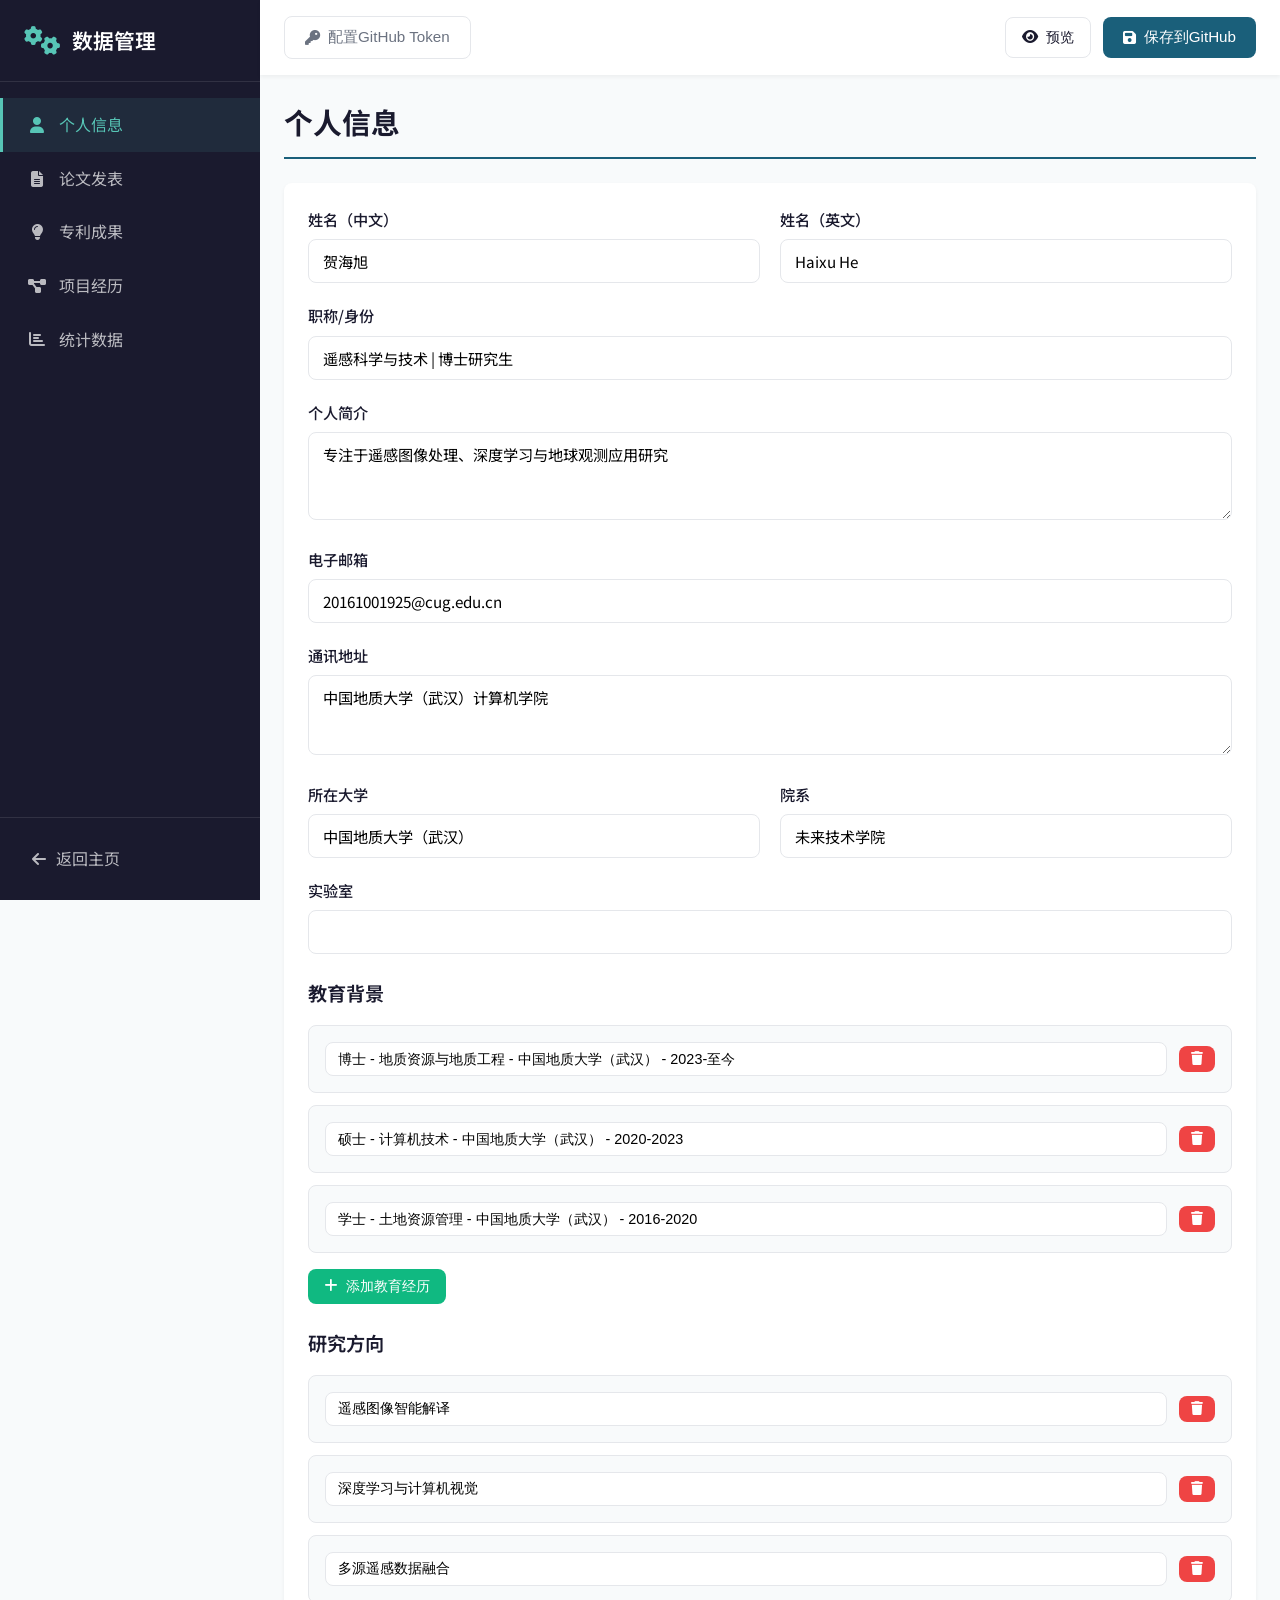
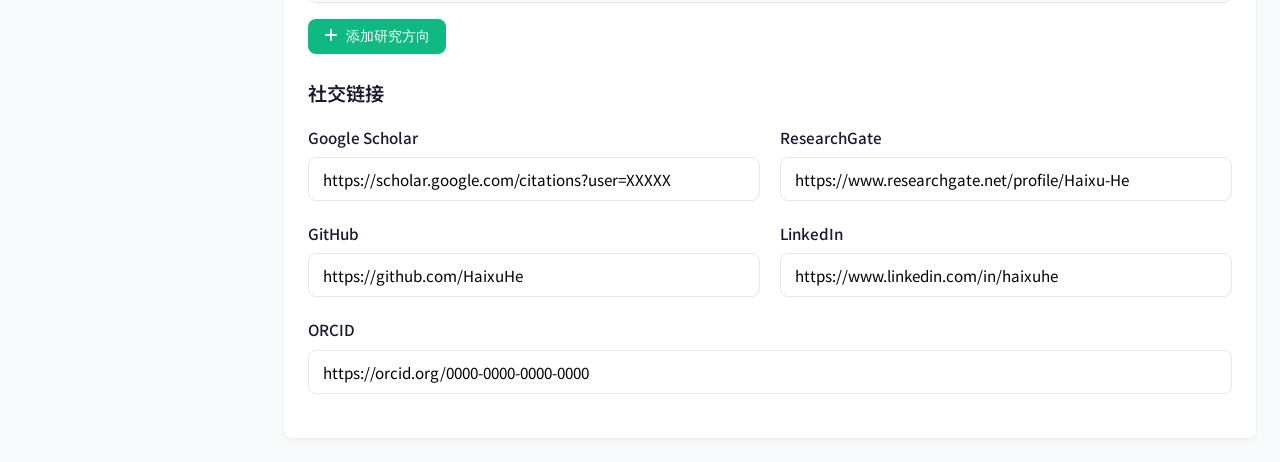
==== admin.html @ ea457d44 "Add files via upload" ====
<!DOCTYPE html>
<html lang="zh-CN">
<head>
    <meta charset="UTF-8">
    <meta name="viewport" content="width=device-width, initial-scale=1.0">
    <title>数据管理 - 个人主页后台</title>
    <link rel="stylesheet" href="admin-style.css">
    <link href="https://fonts.googleapis.com/css2?family=Noto+Sans+SC:wght@300;400;500;700&display=swap" rel="stylesheet">
    <link rel="stylesheet" href="https://cdnjs.cloudflare.com/ajax/libs/font-awesome/6.4.0/css/all.min.css">
</head>
<body>
    <div class="admin-container">
        <aside class="sidebar">
            <div class="sidebar-header">
                <i class="fas fa-cogs"></i>
                <h2>数据管理</h2>
            </div>
            <nav class="sidebar-nav">
                <a href="#profile" class="nav-item active" data-section="profile">
                    <i class="fas fa-user"></i>
                    <span>个人信息</span>
                </a>
                <a href="#publications" class="nav-item" data-section="publications">
                    <i class="fas fa-file-alt"></i>
                    <span>论文发表</span>
                </a>
                <a href="#patents" class="nav-item" data-section="patents">
                    <i class="fas fa-lightbulb"></i>
                    <span>专利成果</span>
                </a>
                <a href="#projects" class="nav-item" data-section="projects">
                    <i class="fas fa-project-diagram"></i>
                    <span>项目经历</span>
                </a>
                <a href="#stats" class="nav-item" data-section="stats">
                    <i class="fas fa-chart-bar"></i>
                    <span>统计数据</span>
                </a>
            </nav>
            <div class="sidebar-footer">
                <a href="index.html" class="back-link">
                    <i class="fas fa-arrow-left"></i>
                    <span>返回主页</span>
                </a>
            </div>
        </aside>

        <main class="main-content">
            <div class="top-bar">
                <div class="github-config">
                    <button class="btn btn-config" id="configBtn">
                        <i class="fas fa-key"></i>
                        配置GitHub Token
                    </button>
                </div>
                <div class="actions">
                    <button class="btn btn-secondary" id="previewBtn">
                        <i class="fas fa-eye"></i>
                        预览
                    </button>
                    <button class="btn btn-primary" id="saveBtn">
                        <i class="fas fa-save"></i>
                        保存到GitHub
                    </button>
                </div>
            </div>

            <div class="content-area">
                <section id="profile" class="section active">
                    <h2 class="section-title">个人信息</h2>
                    <form id="profileForm" class="form">
                        <div class="form-row">
                            <div class="form-group">
                                <label for="name">姓名（中文）</label>
                                <input type="text" id="name" name="name" required>
                            </div>
                            <div class="form-group">
                                <label for="nameEn">姓名（英文）</label>
                                <input type="text" id="nameEn" name="nameEn" required>
                            </div>
                        </div>
                        <div class="form-group">
                            <label for="title">职称/身份</label>
                            <input type="text" id="title" name="title" required>
                        </div>
                        <div class="form-group">
                            <label for="description">个人简介</label>
                            <textarea id="description" name="description" rows="3"></textarea>
                        </div>
                        <div class="form-group">
                            <label for="email">电子邮箱</label>
                            <input type="email" id="email" name="email">
                        </div>
                        <div class="form-group">
                            <label for="address">通讯地址</label>
                            <textarea id="address" name="address" rows="2"></textarea>
                        </div>
                        <div class="form-row">
                            <div class="form-group">
                                <label for="university">所在大学</label>
                                <input type="text" id="university" name="university">
                            </div>
                            <div class="form-group">
                                <label for="department">院系</label>
                                <input type="text" id="department" name="department">
                            </div>
                        </div>
                        <div class="form-group">
                            <label for="lab">实验室</label>
                            <input type="text" id="lab" name="lab">
                        </div>
                        <h3 class="subsection-title">教育背景</h3>
                        <div id="educationList" class="dynamic-list"></div>
                        <button type="button" class="btn btn-add" onclick="addEducation()">
                            <i class="fas fa-plus"></i> 添加教育经历
                        </button>
                        <h3 class="subsection-title">研究方向</h3>
                        <div id="researchList" class="dynamic-list"></div>
                        <button type="button" class="btn btn-add" onclick="addResearch()">
                            <i class="fas fa-plus"></i> 添加研究方向
                        </button>
                        <h3 class="subsection-title">社交链接</h3>
                        <div class="form-row">
                            <div class="form-group">
                                <label for="googleScholar">Google Scholar</label>
                                <input type="url" id="googleScholar" name="googleScholar">
                            </div>
                            <div class="form-group">
                                <label for="researchGate">ResearchGate</label>
                                <input type="url" id="researchGate" name="researchGate">
                            </div>
                        </div>
                        <div class="form-row">
                            <div class="form-group">
                                <label for="github">GitHub</label>
                                <input type="url" id="github" name="github">
                            </div>
                            <div class="form-group">
                                <label for="linkedin">LinkedIn</label>
                                <input type="url" id="linkedin" name="linkedin">
                            </div>
                        </div>
                        <div class="form-group">
                            <label for="orcid">ORCID</label>
                            <input type="url" id="orcid" name="orcid">
                        </div>
                    </form>
                </section>

                <section id="publications" class="section">
                    <h2 class="section-title">论文发表</h2>
                    <div class="section-actions">
                        <button class="btn btn-add" onclick="addPublication()">
                            <i class="fas fa-plus"></i> 添加论文
                        </button>
                        <button class="btn btn-secondary" onclick="updateCitations()">
                            <i class="fas fa-sync-alt"></i> 更新引用量
                        </button>
                    </div>
                    <div id="publicationsList" class="items-list"></div>
                </section>

                <section id="patents" class="section">
                    <h2 class="section-title">专利成果</h2>
                    <div class="section-actions">
                        <button class="btn btn-add" onclick="addPatent()">
                            <i class="fas fa-plus"></i> 添加专利
                        </button>
                    </div>
                    <div id="patentsList" class="items-list"></div>
                </section>

                <section id="projects" class="section">
                    <h2 class="section-title">项目经历</h2>
                    <div class="section-actions">
                        <button class="btn btn-add" onclick="addProject()">
                            <i class="fas fa-plus"></i> 添加项目
                        </button>
                    </div>
                    <div id="projectsList" class="items-list"></div>
                </section>

                <section id="stats" class="section">
                    <h2 class="section-title">统计数据</h2>
                    <div class="alert alert-info" style="margin-bottom: 20px;">
                        <i class="fas fa-info-circle"></i>
                        <div>
                            <p><strong>自动统计说明：</strong></p>
                            <p>• 发表论文数、授权专利数、参与项目数会根据实际数据自动计算</p>
                            <p>• 仅需手动更新论文引用数</p>
                        </div>
                    </div>
                    <form id="statsForm" class="form">
                        <div class="form-row">
                            <div class="form-group">
                                <label>发表论文数</label>
                                <input type="text" id="pubCountDisplay" disabled style="background: #f3f4f6; cursor: not-allowed;">
                                <small style="color: #6b7280; font-size: 0.85rem; margin-top: 4px; display: block;">自动统计</small>
                            </div>
                            <div class="form-group">
                                <label>授权专利数</label>
                                <input type="text" id="patentCountDisplay" disabled style="background: #f3f4f6; cursor: not-allowed;">
                                <small style="color: #6b7280; font-size: 0.85rem; margin-top: 4px; display: block;">自动统计</small>
                            </div>
                        </div>
                        <div class="form-row">
                            <div class="form-group">
                                <label>参与项目数</label>
                                <input type="text" id="projectCountDisplay" disabled style="background: #f3f4f6; cursor: not-allowed;">
                                <small style="color: #6b7280; font-size: 0.85rem; margin-top: 4px; display: block;">自动统计</small>
                            </div>
                            <div class="form-group">
                                <label for="citationCount">论文引用数 *</label>
                                <input type="number" id="citationCount" name="citations" min="0" required>
                                <small style="color: #6b7280; font-size: 0.85rem; margin-top: 4px; display: block;">手动更新</small>
                            </div>
                        </div>
                    </form>
                </section>
            </div>
        </main>
    </div>

    <div id="configModal" class="modal">
        <div class="modal-content">
            <div class="modal-header">
                <h3>配置GitHub Token</h3>
                <button class="modal-close" onclick="closeModal('configModal')">
                    <i class="fas fa-times"></i>
                </button>
            </div>
            <div class="modal-body">
                <div class="alert alert-info">
                    <i class="fas fa-info-circle"></i>
                    <div>
                        <p><strong>如何获取GitHub Token：</strong></p>
                        <ol>
                            <li>访问 GitHub Settings → Developer settings → Personal access tokens → Tokens (classic)</li>
                            <li>点击 "Generate new token (classic)"</li>
                            <li>勾选 <strong>repo</strong> 权限（必须勾选此项）</li>
                            <li>生成并复制Token</li>
                        </ol>
                    </div>
                </div>
                <div class="form-group">
                    <label for="githubToken">GitHub Personal Access Token *</label>
                    <input type="password" id="githubToken" placeholder="ghp_xxxxxxxxxxxx" required>
                </div>
                <div class="form-group">
                    <label for="githubRepo">仓库名称 *</label>
                    <input type="text" id="githubRepo" placeholder="HaixuHe.github.io 或 用户名/仓库名" value="HaixuHe.github.io" required>
                    <small style="color: #6b7280; font-size: 0.85rem; margin-top: 4px; display: block;">
                        可以只输入仓库名（如 HaixuHe.github.io），系统会自动获取你的用户名<br>
                        或输入完整格式：用户名/仓库名（如 HaixuHe/HaixuHe.github.io）
                    </small>
                </div>
                <div class="form-group">
                    <label for="githubBranch">分支 *</label>
                    <input type="text" id="githubBranch" placeholder="main" value="main" required>
                </div>
            </div>
            <div class="modal-footer">
                <button class="btn btn-secondary" onclick="closeModal('configModal')">取消</button>
                <button class="btn btn-secondary" onclick="testConnection()">
                    <i class="fas fa-plug"></i> 测试连接
                </button>
                <button class="btn btn-primary" onclick="saveConfig()">保存配置</button>
            </div>
        </div>
    </div>

    <div id="previewModal" class="modal">
        <div class="modal-content modal-large">
            <div class="modal-header">
                <h3>数据预览</h3>
                <button class="modal-close" onclick="closeModal('previewModal')">
                    <i class="fas fa-times"></i>
                </button>
            </div>
            <div class="modal-body">
                <pre id="previewContent"></pre>
            </div>
            <div class="modal-footer">
                <button class="btn btn-secondary" onclick="closeModal('previewModal')">关闭</button>
                <button class="btn btn-primary" onclick="copyToClipboard()">
                    <i class="fas fa-copy"></i> 复制到剪贴板
                </button>
            </div>
        </div>
    </div>

    <div id="loadingOverlay" class="loading-overlay">
        <div class="loading-spinner">
            <i class="fas fa-spinner fa-spin"></i>
            <p>正在保存...</p>
        </div>
    </div>

    <div id="toast" class="toast"></div>

    <script src="admin-script.js"></script>
</body>
</html>
---- admin-style.css ----
:root {
    --primary-color: #1a5f7a;
    --primary-dark: #134b61;
    --primary-light: #2d8eb0;
    --secondary-color: #57c5b6;
    --accent-color: #159895;
    --text-dark: #1a1a2e;
    --text-light: #4a4a68;
    --text-muted: #6b7280;
    --bg-light: #f8fafb;
    --bg-white: #ffffff;
    --bg-sidebar: #1a1a2e;
    --border-color: #e5e7eb;
    --success-color: #10b981;
    --warning-color: #f59e0b;
    --error-color: #ef4444;
    --info-color: #3b82f6;
    --shadow-sm: 0 2px 4px rgba(0, 0, 0, 0.05);
    --shadow-md: 0 4px 12px rgba(0, 0, 0, 0.08);
    --shadow-lg: 0 8px 24px rgba(0, 0, 0, 0.12);
    --border-radius: 8px;
    --transition: all 0.3s ease;
}

* {
    margin: 0;
    padding: 0;
    box-sizing: border-box;
}

body {
    font-family: 'Noto Sans SC', -apple-system, BlinkMacSystemFont, sans-serif;
    line-height: 1.6;
    color: var(--text-dark);
    background: var(--bg-light);
}

.admin-container {
    display: flex;
    min-height: 100vh;
}

.sidebar {
    width: 260px;
    background: var(--bg-sidebar);
    color: white;
    display: flex;
    flex-direction: column;
    position: fixed;
    height: 100vh;
    overflow-y: auto;
}

.sidebar-header {
    padding: 24px;
    border-bottom: 1px solid rgba(255, 255, 255, 0.1);
    display: flex;
    align-items: center;
    gap: 12px;
}

.sidebar-header i {
    font-size: 1.8rem;
    color: var(--secondary-color);
}

.sidebar-header h2 {
    font-size: 1.3rem;
    font-weight: 600;
}

.sidebar-nav {
    flex: 1;
    padding: 16px 0;
}

.nav-item {
    display: flex;
    align-items: center;
    gap: 12px;
    padding: 14px 24px;
    color: rgba(255, 255, 255, 0.7);
    text-decoration: none;
    transition: var(--transition);
    border-left: 3px solid transparent;
}

.nav-item:hover {
    background: rgba(255, 255, 255, 0.05);
    color: white;
}

.nav-item.active {
    background: rgba(87, 197, 182, 0.1);
    color: var(--secondary-color);
    border-left-color: var(--secondary-color);
}

.nav-item i {
    width: 20px;
    text-align: center;
}

.sidebar-footer {
    padding: 16px;
    border-top: 1px solid rgba(255, 255, 255, 0.1);
}

.back-link {
    display: flex;
    align-items: center;
    gap: 10px;
    padding: 12px 16px;
    color: rgba(255, 255, 255, 0.7);
    text-decoration: none;
    border-radius: var(--border-radius);
    transition: var(--transition);
}

.back-link:hover {
    background: rgba(255, 255, 255, 0.05);
    color: white;
}

.main-content {
    flex: 1;
    margin-left: 260px;
    display: flex;
    flex-direction: column;
}

.top-bar {
    background: white;
    padding: 16px 24px;
    display: flex;
    justify-content: space-between;
    align-items: center;
    box-shadow: var(--shadow-sm);
    position: sticky;
    top: 0;
    z-index: 100;
}

.actions {
    display: flex;
    gap: 12px;
}

.btn {
    display: inline-flex;
    align-items: center;
    gap: 8px;
    padding: 10px 20px;
    border-radius: var(--border-radius);
    font-size: 0.95rem;
    font-weight: 500;
    text-decoration: none;
    border: none;
    cursor: pointer;
    transition: var(--transition);
}

.btn-primary {
    background: var(--primary-color);
    color: white;
}

.btn-primary:hover {
    background: var(--primary-dark);
    transform: translateY(-1px);
}

.btn-secondary {
    background: white;
    color: var(--text-dark);
    border: 1px solid var(--border-color);
}

.btn-secondary:hover {
    background: var(--bg-light);
}

.btn-config {
    background: transparent;
    color: var(--text-muted);
    border: 1px solid var(--border-color);
}

.btn-config:hover {
    color: var(--primary-color);
    border-color: var(--primary-color);
}

.btn-add {
    background: var(--success-color);
    color: white;
    padding: 8px 16px;
    font-size: 0.9rem;
}

.btn-add:hover {
    background: #059669;
}

.btn-delete {
    background: var(--error-color);
    color: white;
    padding: 6px 12px;
    font-size: 0.85rem;
}

.btn-delete:hover {
    background: #dc2626;
}

.btn-edit {
    background: var(--info-color);
    color: white;
    padding: 6px 12px;
    font-size: 0.85rem;
}

.btn-edit:hover {
    background: #2563eb;
}

.btn-secondary {
    background: white;
    color: var(--text-dark);
    border: 1px solid var(--border-color);
    padding: 8px 16px;
    font-size: 0.9rem;
}

.btn-secondary:hover {
    background: var(--bg-light);
    border-color: var(--primary-color);
    color: var(--primary-color);
}

.content-area {
    flex: 1;
    padding: 24px;
    overflow-y: auto;
}

.section {
    display: none;
    animation: fadeIn 0.3s ease;
}

.section.active {
    display: block;
}

@keyframes fadeIn {
    from {
        opacity: 0;
        transform: translateY(10px);
    }
    to {
        opacity: 1;
        transform: translateY(0);
    }
}

.section-title {
    font-size: 1.8rem;
    font-weight: 700;
    color: var(--text-dark);
    margin-bottom: 24px;
    padding-bottom: 12px;
    border-bottom: 2px solid var(--primary-color);
}

.subsection-title {
    font-size: 1.2rem;
    font-weight: 600;
    color: var(--text-dark);
    margin: 24px 0 16px;
}

.section-actions {
    margin-bottom: 20px;
}

.form {
    background: white;
    padding: 24px;
    border-radius: var(--border-radius);
    box-shadow: var(--shadow-sm);
}

.form-row {
    display: grid;
    grid-template-columns: 1fr 1fr;
    gap: 20px;
}

.form-group {
    margin-bottom: 20px;
}

.form-group label {
    display: block;
    font-weight: 500;
    color: var(--text-dark);
    margin-bottom: 8px;
    font-size: 0.95rem;
}

.form-group input,
.form-group textarea,
.form-group select {
    width: 100%;
    padding: 10px 14px;
    border: 1px solid var(--border-color);
    border-radius: var(--border-radius);
    font-size: 0.95rem;
    font-family: inherit;
    transition: var(--transition);
}

.form-group input:focus,
.form-group textarea:focus,
.form-group select:focus {
    outline: none;
    border-color: var(--primary-color);
    box-shadow: 0 0 0 3px rgba(26, 95, 122, 0.1);
}

.form-group textarea {
    resize: vertical;
    min-height: 80px;
}

.dynamic-list {
    display: flex;
    flex-direction: column;
    gap: 12px;
    margin-bottom: 16px;
}

.dynamic-item {
    background: var(--bg-light);
    padding: 16px;
    border-radius: var(--border-radius);
    border: 1px solid var(--border-color);
    display: flex;
    justify-content: space-between;
    align-items: center;
    gap: 12px;
}

.dynamic-item-content {
    flex: 1;
}

.dynamic-item-content input {
    width: 100%;
    padding: 8px 12px;
    border: 1px solid var(--border-color);
    border-radius: var(--border-radius);
    font-size: 0.9rem;
}

.dynamic-item-content input:focus {
    outline: none;
    border-color: var(--primary-color);
}

.items-list {
    display: flex;
    flex-direction: column;
    gap: 16px;
}

.item-card {
    background: white;
    border-radius: var(--border-radius);
    box-shadow: var(--shadow-sm);
    overflow: hidden;
    border: 1px solid var(--border-color);
}

.item-header {
    background: var(--bg-light);
    padding: 16px 20px;
    display: flex;
    justify-content: space-between;
    align-items: center;
    border-bottom: 1px solid var(--border-color);
}

.item-title {
    font-weight: 600;
    color: var(--text-dark);
    font-size: 1.05rem;
}

.item-actions {
    display: flex;
    gap: 8px;
}

.item-body {
    padding: 20px;
}

.item-form-row {
    display: grid;
    grid-template-columns: 1fr 1fr;
    gap: 16px;
    margin-bottom: 16px;
}

.item-form-group {
    margin-bottom: 16px;
}

.item-form-group label {
    display: block;
    font-weight: 500;
    color: var(--text-dark);
    margin-bottom: 6px;
    font-size: 0.9rem;
}

.item-form-group input,
.item-form-group textarea,
.item-form-group select {
    width: 100%;
    padding: 8px 12px;
    border: 1px solid var(--border-color);
    border-radius: var(--border-radius);
    font-size: 0.9rem;
    font-family: inherit;
}

.item-form-group textarea {
    resize: vertical;
    min-height: 60px;
}

.authors-list {
    display: flex;
    flex-wrap: wrap;
    gap: 8px;
    margin-top: 8px;
}

.author-tag {
    display: inline-flex;
    align-items: center;
    gap: 6px;
    padding: 4px 10px;
    background: var(--bg-light);
    border-radius: 20px;
    font-size: 0.85rem;
}

.author-tag button {
    background: none;
    border: none;
    color: var(--text-muted);
    cursor: pointer;
    padding: 0;
    font-size: 0.9rem;
}

.author-tag button:hover {
    color: var(--error-color);
}

.tags-list {
    display: flex;
    flex-wrap: wrap;
    gap: 8px;
    margin-top: 8px;
}

.tag-item {
    display: inline-flex;
    align-items: center;
    gap: 6px;
    padding: 4px 10px;
    background: rgba(26, 95, 122, 0.1);
    color: var(--primary-color);
    border-radius: 20px;
    font-size: 0.85rem;
}

.tag-item button {
    background: none;
    border: none;
    color: var(--primary-color);
    cursor: pointer;
    padding: 0;
    font-size: 0.9rem;
}

.tag-item button:hover {
    color: var(--error-color);
}

.modal {
    display: none;
    position: fixed;
    top: 0;
    left: 0;
    right: 0;
    bottom: 0;
    background: rgba(0, 0, 0, 0.5);
    z-index: 1000;
    align-items: center;
    justify-content: center;
    animation: fadeIn 0.2s ease;
}

.modal.active {
    display: flex;
}

.modal-content {
    background: white;
    border-radius: var(--border-radius);
    max-width: 500px;
    width: 90%;
    max-height: 90vh;
    overflow-y: auto;
    box-shadow: var(--shadow-lg);
}

.modal-large {
    max-width: 800px;
}

.modal-header {
    padding: 20px 24px;
    border-bottom: 1px solid var(--border-color);
    display: flex;
    justify-content: space-between;
    align-items: center;
}

.modal-header h3 {
    font-size: 1.3rem;
    font-weight: 600;
}

.modal-close {
    background: none;
    border: none;
    font-size: 1.5rem;
    color: var(--text-muted);
    cursor: pointer;
    padding: 0;
    width: 32px;
    height: 32px;
    display: flex;
    align-items: center;
    justify-content: center;
    border-radius: 50%;
    transition: var(--transition);
}

.modal-close:hover {
    background: var(--bg-light);
    color: var(--text-dark);
}

.modal-body {
    padding: 24px;
}

.modal-footer {
    padding: 16px 24px;
    border-top: 1px solid var(--border-color);
    display: flex;
    justify-content: flex-end;
    gap: 12px;
}

.alert {
    padding: 16px;
    border-radius: var(--border-radius);
    margin-bottom: 20px;
    display: flex;
    gap: 12px;
}

.alert i {
    font-size: 1.2rem;
    margin-top: 2px;
}

.alert-info {
    background: rgba(59, 130, 246, 0.1);
    color: var(--info-color);
    border-left: 4px solid var(--info-color);
}

.alert-info ol {
    margin: 8px 0 0 20px;
    font-size: 0.9rem;
    line-height: 1.8;
}

.loading-overlay {
    display: none;
    position: fixed;
    top: 0;
    left: 0;
    right: 0;
    bottom: 0;
    background: rgba(255, 255, 255, 0.9);
    z-index: 2000;
    align-items: center;
    justify-content: center;
}

.loading-overlay.active {
    display: flex;
}

.loading-spinner {
    text-align: center;
}

.loading-spinner i {
    font-size: 3rem;
    color: var(--primary-color);
    margin-bottom: 16px;
}

.loading-spinner p {
    font-size: 1.1rem;
    color: var(--text-dark);
}

.toast {
    position: fixed;
    bottom: 24px;
    right: 24px;
    padding: 14px 20px;
    background: var(--text-dark);
    color: white;
    border-radius: var(--border-radius);
    box-shadow: var(--shadow-lg);
    z-index: 3000;
    opacity: 0;
    transform: translateY(20px);
    transition: var(--transition);
}

.toast.show {
    opacity: 1;
    transform: translateY(0);
}

.toast.success {
    background: var(--success-color);
}

.toast.error {
    background: var(--error-color);
}

.toast.info {
    background: var(--info-color);
}

pre {
    background: var(--bg-sidebar);
    color: #e5e7eb;
    padding: 20px;
    border-radius: var(--border-radius);
    overflow-x: auto;
    font-size: 0.85rem;
    line-height: 1.6;
}

@media (max-width: 768px) {
    .sidebar {
        width: 60px;
        overflow: visible;
    }
    
    .sidebar-header h2,
    .nav-item span,
    .back-link span {
        display: none;
    }
    
    .sidebar-header {
        justify-content: center;
        padding: 20px 0;
    }
    
    .nav-item {
        justify-content: center;
        padding: 14px;
    }
    
    .back-link {
        justify-content: center;
        padding: 12px;
    }
    
    .main-content {
        margin-left: 60px;
    }
    
    .form-row,
    .item-form-row {
        grid-template-columns: 1fr;
    }
    
    .top-bar {
        flex-direction: column;
        gap: 12px;
        align-items: stretch;
    }
    
    .actions {
        justify-content: space-between;
    }
}
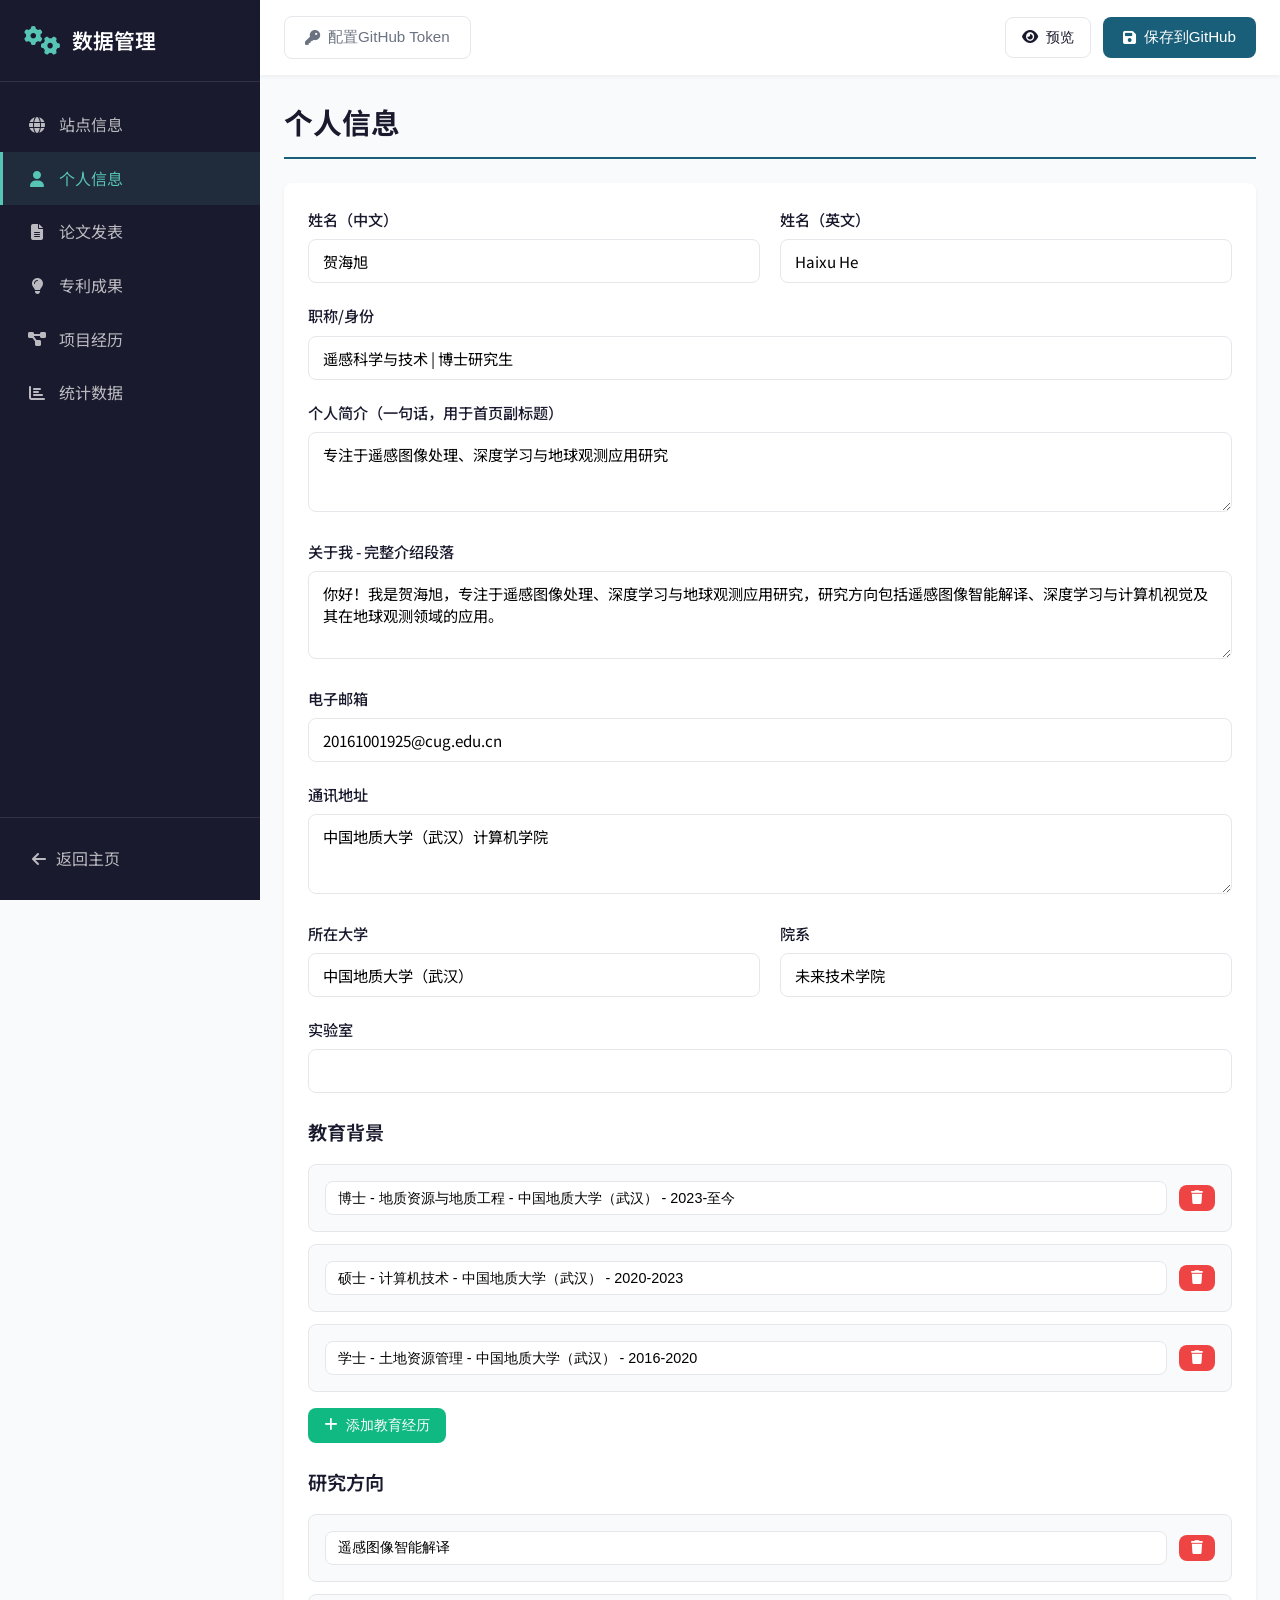
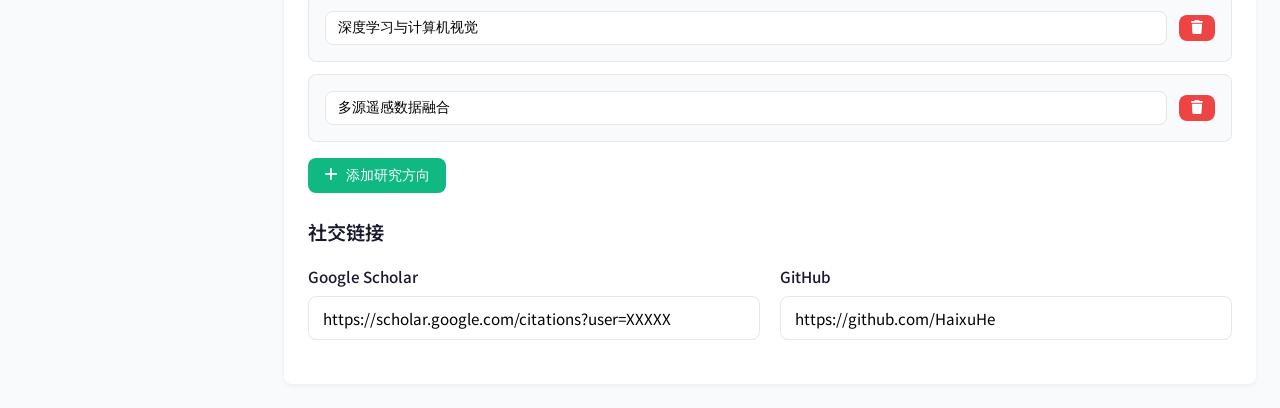
==== commit 73a10821: "change code" ====
--- a/admin.html
+++ b/admin.html
@@ -4,6 +4,7 @@
     <meta charset="UTF-8">
     <meta name="viewport" content="width=device-width, initial-scale=1.0">
     <title>数据管理 - 个人主页后台</title>
+    <link rel="icon" type="image/svg+xml" href="favicon.svg">
     <link rel="stylesheet" href="admin-style.css">
     <link href="https://fonts.googleapis.com/css2?family=Noto+Sans+SC:wght@300;400;500;700&display=swap" rel="stylesheet">
     <link rel="stylesheet" href="https://cdnjs.cloudflare.com/ajax/libs/font-awesome/6.4.0/css/all.min.css">
@@ -16,6 +17,10 @@
                 <h2>数据管理</h2>
             </div>
             <nav class="sidebar-nav">
+                <a href="#site" class="nav-item" data-section="site">
+                    <i class="fas fa-globe"></i>
+                    <span>站点信息</span>
+                </a>
                 <a href="#profile" class="nav-item active" data-section="profile">
                     <i class="fas fa-user"></i>
                     <span>个人信息</span>
@@ -66,6 +71,20 @@
             </div>
 
             <div class="content-area">
+                <section id="site" class="section">
+                    <h2 class="section-title">站点信息</h2>
+                    <form id="siteForm" class="form">
+                        <div class="form-group">
+                            <label for="siteTitle">网页标题（浏览器标签页）</label>
+                            <input type="text" id="siteTitle" name="siteTitle" placeholder="贺海旭 | 遥感博士">
+                        </div>
+                        <div class="form-group">
+                            <label for="siteDescription">SEO 描述（meta description）</label>
+                            <textarea id="siteDescription" name="siteDescription" rows="2" placeholder="遥感博士个人主页 - 研究领域、论文发表、专利与项目介绍"></textarea>
+                        </div>
+                    </form>
+                </section>
+
                 <section id="profile" class="section active">
                     <h2 class="section-title">个人信息</h2>
                     <form id="profileForm" class="form">
@@ -84,8 +103,12 @@
                             <input type="text" id="title" name="title" required>
                         </div>
                         <div class="form-group">
-                            <label for="description">个人简介</label>
-                            <textarea id="description" name="description" rows="3"></textarea>
+                            <label for="description">个人简介（一句话，用于首页副标题）</label>
+                            <textarea id="description" name="description" rows="2"></textarea>
+                        </div>
+                        <div class="form-group">
+                            <label for="aboutIntroField">关于我 - 完整介绍段落</label>
+                            <textarea id="aboutIntroField" name="aboutIntro" rows="3" placeholder="你好！我是贺海旭，专注于..."></textarea>
                         </div>
                         <div class="form-group">
                             <label for="email">电子邮箱</label>
@@ -126,23 +149,9 @@
                                 <input type="url" id="googleScholar" name="googleScholar">
                             </div>
                             <div class="form-group">
-                                <label for="researchGate">ResearchGate</label>
-                                <input type="url" id="researchGate" name="researchGate">
-                            </div>
-                        </div>
-                        <div class="form-row">
-                            <div class="form-group">
                                 <label for="github">GitHub</label>
                                 <input type="url" id="github" name="github">
                             </div>
-                            <div class="form-group">
-                                <label for="linkedin">LinkedIn</label>
-                                <input type="url" id="linkedin" name="linkedin">
-                            </div>
-                        </div>
-                        <div class="form-group">
-                            <label for="orcid">ORCID</label>
-                            <input type="url" id="orcid" name="orcid">
                         </div>
                     </form>
                 </section>
@@ -187,7 +196,6 @@
                         <div>
                             <p><strong>自动统计说明：</strong></p>
                             <p>• 发表论文数、授权专利数、参与项目数会根据实际数据自动计算</p>
-                            <p>• 仅需手动更新论文引用数</p>
                         </div>
                     </div>
                     <form id="statsForm" class="form">
@@ -208,11 +216,6 @@
                                 <label>参与项目数</label>
                                 <input type="text" id="projectCountDisplay" disabled style="background: #f3f4f6; cursor: not-allowed;">
                                 <small style="color: #6b7280; font-size: 0.85rem; margin-top: 4px; display: block;">自动统计</small>
-                            </div>
-                            <div class="form-group">
-                                <label for="citationCount">论文引用数 *</label>
-                                <input type="number" id="citationCount" name="citations" min="0" required>
-                                <small style="color: #6b7280; font-size: 0.85rem; margin-top: 4px; display: block;">手动更新</small>
                             </div>
                         </div>
                     </form>
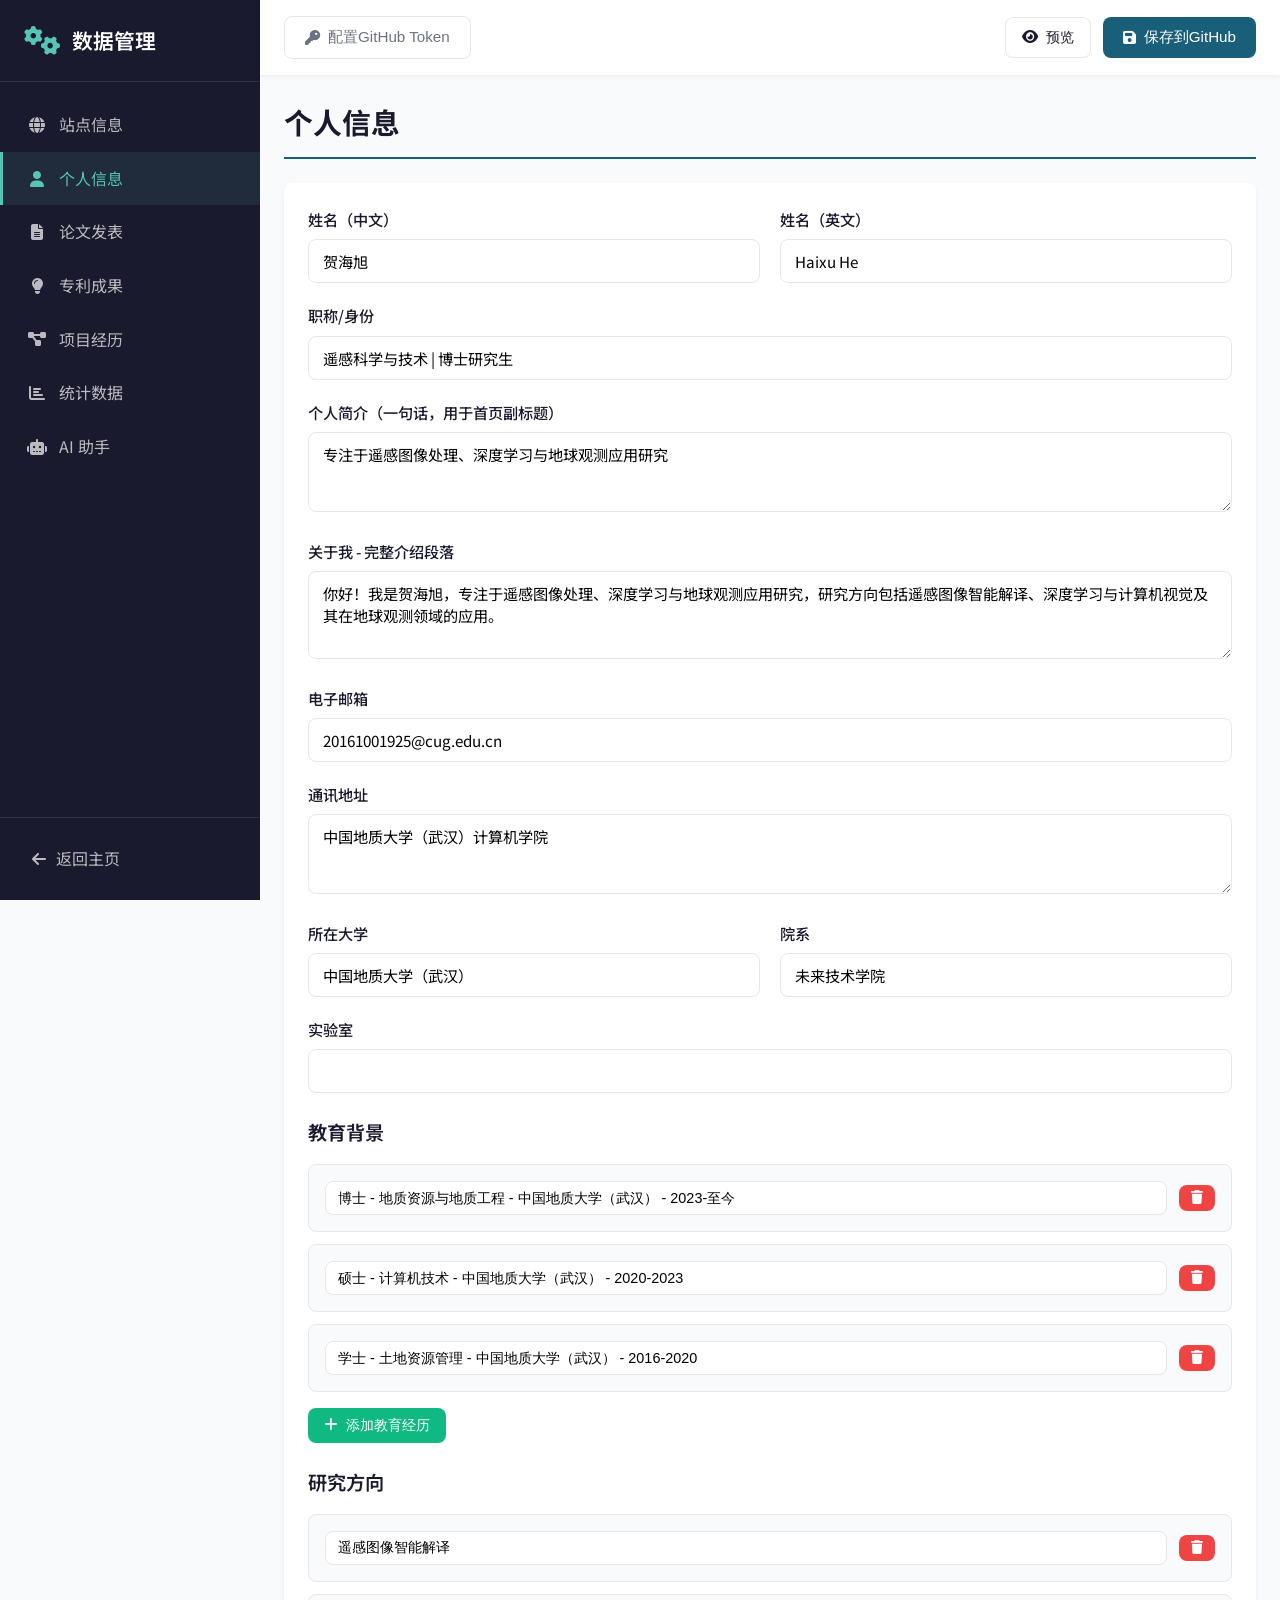
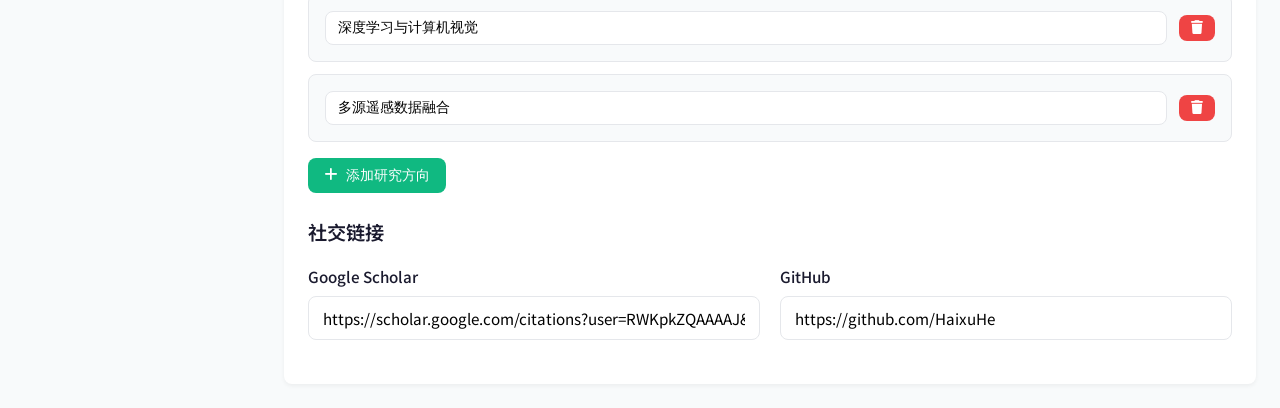
==== commit 260996a5: "change ai" ====
--- a/admin.html
+++ b/admin.html
@@ -41,6 +41,10 @@
                     <i class="fas fa-chart-bar"></i>
                     <span>统计数据</span>
                 </a>
+                <a href="#ai" class="nav-item" data-section="ai">
+                    <i class="fas fa-robot"></i>
+                    <span>AI 助手</span>
+                </a>
             </nav>
             <div class="sidebar-footer">
                 <a href="index.html" class="back-link">
@@ -217,6 +221,33 @@
                                 <input type="text" id="projectCountDisplay" disabled style="background: #f3f4f6; cursor: not-allowed;">
                                 <small style="color: #6b7280; font-size: 0.85rem; margin-top: 4px; display: block;">自动统计</small>
                             </div>
+                        </div>
+                    </form>
+                </section>
+
+                <section id="ai" class="section">
+                    <h2 class="section-title">AI 助手设置</h2>
+                    <div class="alert alert-info" style="margin-bottom: 20px;">
+                        <i class="fas fa-info-circle"></i>
+                        <div>
+                            <p><strong>安全提示：</strong> API Key 会存入 data.json 并随网站公开。请确保此 Key 仅用于本站，建议在硬基流动后台设置费用限额和 IP 白名单。</p>
+                            <p>所有访客共享此密钥，模型固定为 <strong>DeepSeek-V3 (Pro)</strong>。</p>
+                        </div>
+                    </div>
+                    <form id="aiForm" class="form">
+                        <div class="form-group">
+                            <label for="aiApiKey">硬基流动 API Key</label>
+                            <input type="password" id="aiApiKey" name="aiApiKey" placeholder="sk-..."
+                                   style="font-family: monospace;">
+                        </div>
+                        <div class="form-group">
+                            <label for="aiSystemPrompt">自定义系统提示词（可选）</label>
+                            <textarea id="aiSystemPrompt" name="aiSystemPrompt" rows="10"
+                                      placeholder="留空则使用默认提示词（自动将 data.json 全部数据包含为上下文）。
+填写后将完全替换默认提示词，可自行决定是否在提示词中引用 data.json 的内容。"></textarea>
+                            <small style="color: #6b7280; font-size: 0.85rem; margin-top: 4px; display: block;">
+                                留空 = 自动生成（贺海旭主页助手 + 全部 data.json 数据）；填写后 = 完全自定义
+                            </small>
                         </div>
                     </form>
                 </section>
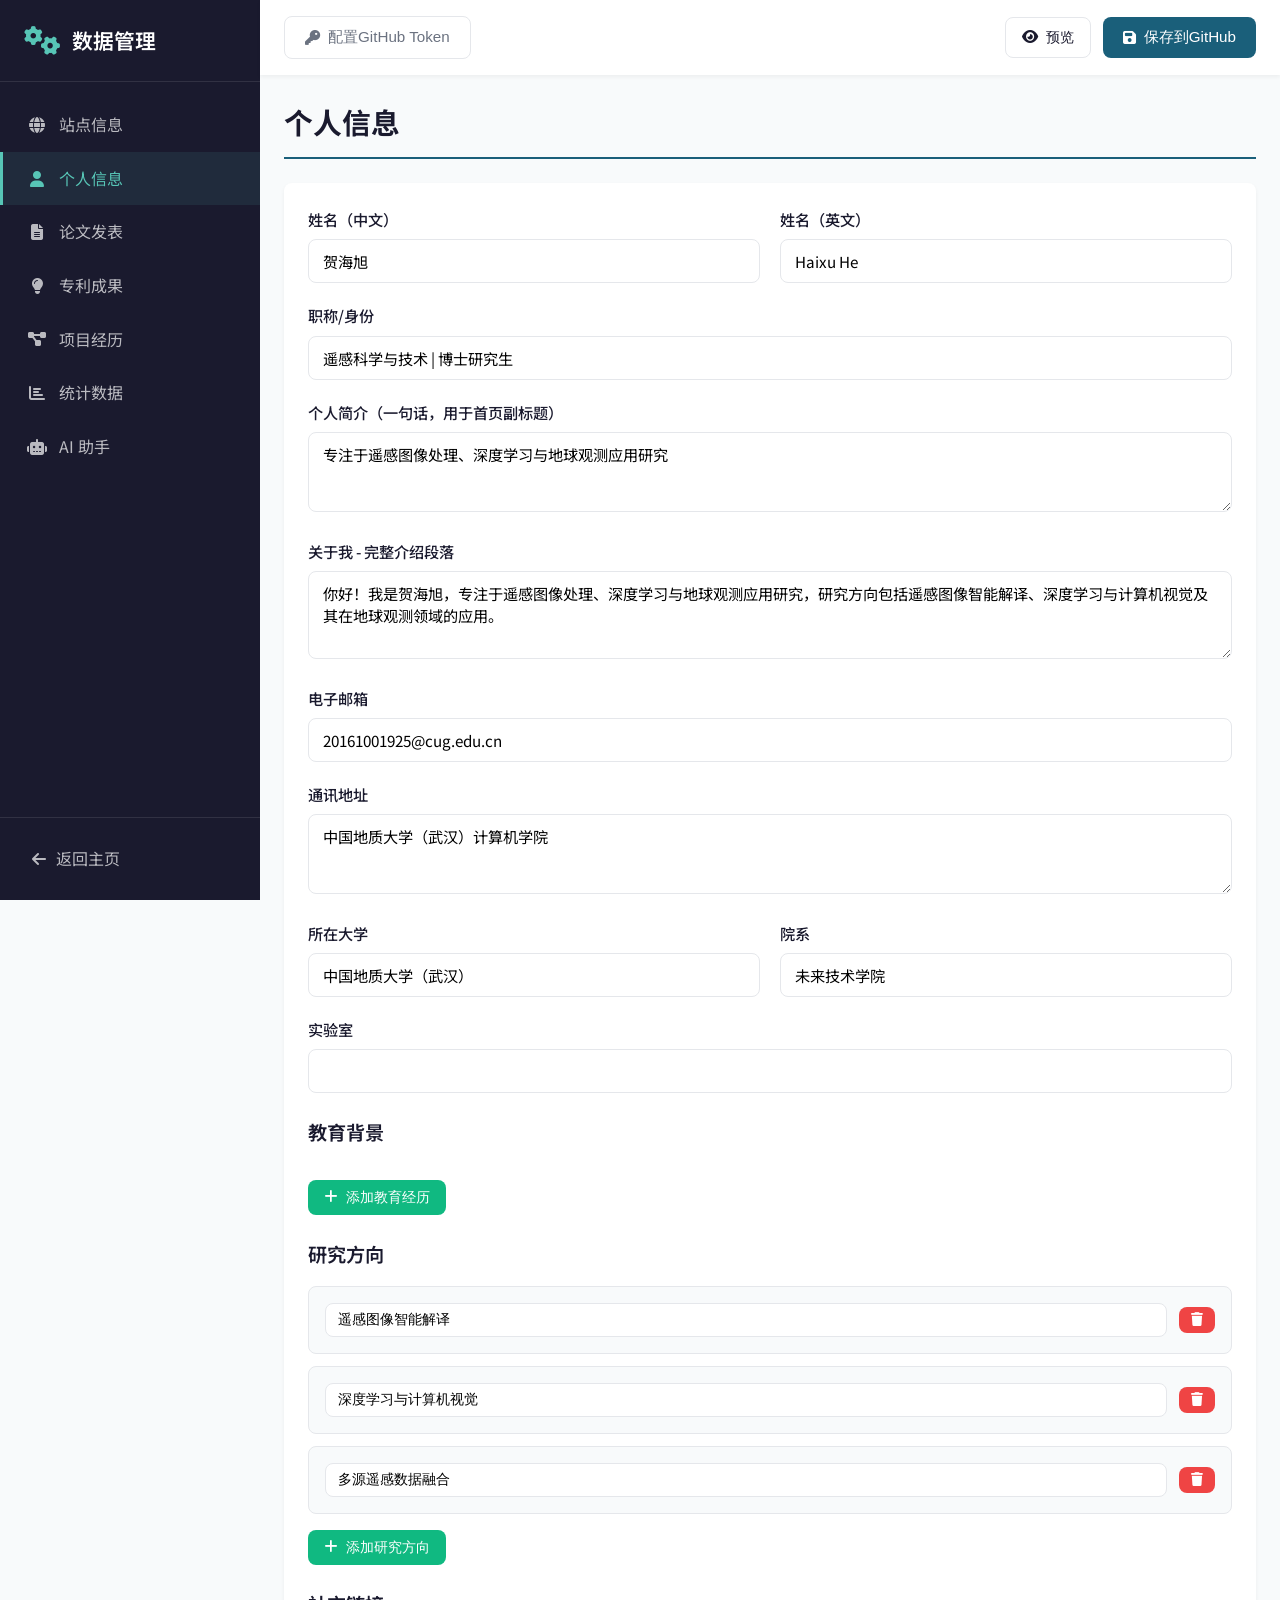
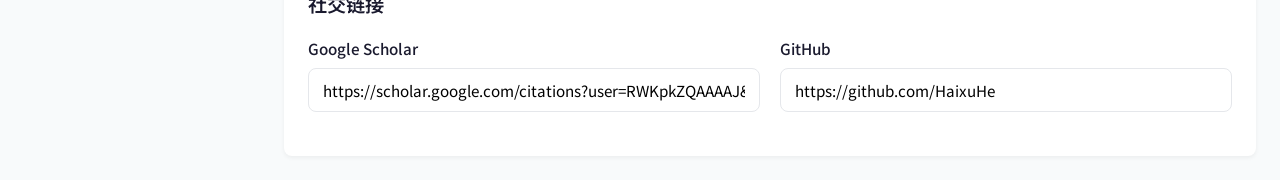
==== commit bee4d772: "更新Semantic Scholar API" ====
--- a/admin.html
+++ b/admin.html
@@ -170,6 +170,13 @@
                             <i class="fas fa-sync-alt"></i> 更新引用量
                         </button>
                     </div>
+                    <div class="alert alert-info" style="margin-bottom: 16px; font-size: 0.88rem;">
+                        <i class="fas fa-info-circle"></i>
+                        <div>
+                            <p><strong>引用量更新说明：</strong>优先使用 <strong>Semantic Scholar API</strong>，未找到时自动回退到 OpenAlex。</p>
+                            <p>需在 GitHub → 仓库 Settings → Secrets and variables → Actions 中新建 Secret：<code style="background:#e8f0fe;padding:1px 5px;border-radius:3px;">S2_API_KEY</code>，值为您的 Semantic Scholar API Key。</p>
+                        </div>
+                    </div>
                     <div id="publicationsList" class="items-list"></div>
                 </section>
 
@@ -230,15 +237,30 @@
                     <div class="alert alert-info" style="margin-bottom: 20px;">
                         <i class="fas fa-info-circle"></i>
                         <div>
-                            <p><strong>安全提示：</strong> API Key 会存入 data.json 并随网站公开。请确保此 Key 仅用于本站，建议在硬基流动后台设置费用限额和 IP 白名单。</p>
-                            <p>所有访客共享此密钥，模型固定为 <strong>DeepSeek-V3 (Pro)</strong>。</p>
+                            <p><strong>安全提示：</strong> API Key 会存入 data.json 并随网站公开。请确保此 Key 仅用于本站，建议在硅基流动后台设置费用限额和 IP 白名单。</p>
+                            <p>所有访客共享此密钥，模型固定为 <strong>DeepSeek-V3.2 (Pro)</strong>，并已关闭深度思考模式。</p>
                         </div>
                     </div>
                     <form id="aiForm" class="form">
                         <div class="form-group">
-                            <label for="aiApiKey">硬基流动 API Key</label>
+                            <label for="aiApiKey">硅基流动 API Key</label>
                             <input type="password" id="aiApiKey" name="aiApiKey" placeholder="sk-..."
                                    style="font-family: monospace;">
+                        </div>
+                        <div class="form-group">
+                            <label for="aiPrompt1">默认 Prompt 1</label>
+                            <textarea id="aiPrompt1" name="aiPrompt1" rows="2" placeholder="例如：请先用第一人称简单介绍一下你自己和目前的研究方向。"></textarea>
+                        </div>
+                        <div class="form-group">
+                            <label for="aiPrompt2">默认 Prompt 2</label>
+                            <textarea id="aiPrompt2" name="aiPrompt2" rows="2" placeholder="例如：你最有代表性的论文有哪些？分别解决了什么问题？"></textarea>
+                        </div>
+                        <div class="form-group">
+                            <label for="aiPrompt3">默认 Prompt 3</label>
+                            <textarea id="aiPrompt3" name="aiPrompt3" rows="2" placeholder="例如：如果我想进一步交流或合作，应该如何联系你？"></textarea>
+                            <small style="color: #6b7280; font-size: 0.85rem; margin-top: 4px; display: block;">
+                                这 3 条会显示在前台聊天框里，用户点击后会自动填入输入框；留空则回退为内置默认值。
+                            </small>
                         </div>
                         <div class="form-group">
                             <label for="aiSystemPrompt">自定义系统提示词（可选）</label>
--- a/admin-style.css
+++ b/admin-style.css
@@ -442,6 +442,86 @@
     min-height: 60px;
 }
 
+.asset-upload-group {
+    margin-top: -4px;
+}
+
+.asset-upload-row {
+    display: flex;
+    gap: 12px;
+    align-items: center;
+}
+
+.asset-file-input {
+    position: absolute;
+    width: 1px;
+    height: 1px;
+    padding: 0;
+    margin: -1px;
+    overflow: hidden;
+    clip: rect(0, 0, 0, 0);
+    white-space: nowrap;
+    border: 0;
+}
+
+.asset-file-display {
+    flex: 1;
+    min-width: 0;
+    display: flex;
+    align-items: center;
+    gap: 12px;
+    padding: 8px 10px;
+    border: 1px dashed var(--border-color);
+    border-radius: var(--border-radius);
+    background: var(--bg-light);
+    cursor: pointer;
+    transition: var(--transition);
+}
+
+.asset-file-input:focus + .asset-file-display {
+    border-color: var(--primary-color);
+    box-shadow: 0 0 0 3px rgba(26, 95, 122, 0.12);
+}
+
+.asset-file-display:hover {
+    border-color: var(--primary-light);
+    background: #f1f7f9;
+}
+
+.asset-file-display-trigger {
+    display: inline-flex;
+    align-items: center;
+    gap: 6px;
+    flex-shrink: 0;
+    color: var(--primary-color);
+    font-weight: 500;
+}
+
+.asset-file-display-name {
+    min-width: 0;
+    color: var(--text-muted);
+    white-space: nowrap;
+    overflow: hidden;
+    text-overflow: ellipsis;
+}
+
+.asset-file-display-name.has-file {
+    color: var(--text-dark);
+}
+
+.asset-upload-btn {
+    white-space: nowrap;
+    flex-shrink: 0;
+}
+
+.asset-upload-help {
+    display: block;
+    margin-top: 8px;
+    color: var(--text-muted);
+    font-size: 0.82rem;
+    line-height: 1.5;
+}
+
 .authors-list {
     display: flex;
     flex-wrap: wrap;
@@ -715,6 +795,11 @@
     .item-form-row {
         grid-template-columns: 1fr;
     }
+
+    .asset-upload-row {
+        flex-direction: column;
+        align-items: stretch;
+    }
     
     .top-bar {
         flex-direction: column;
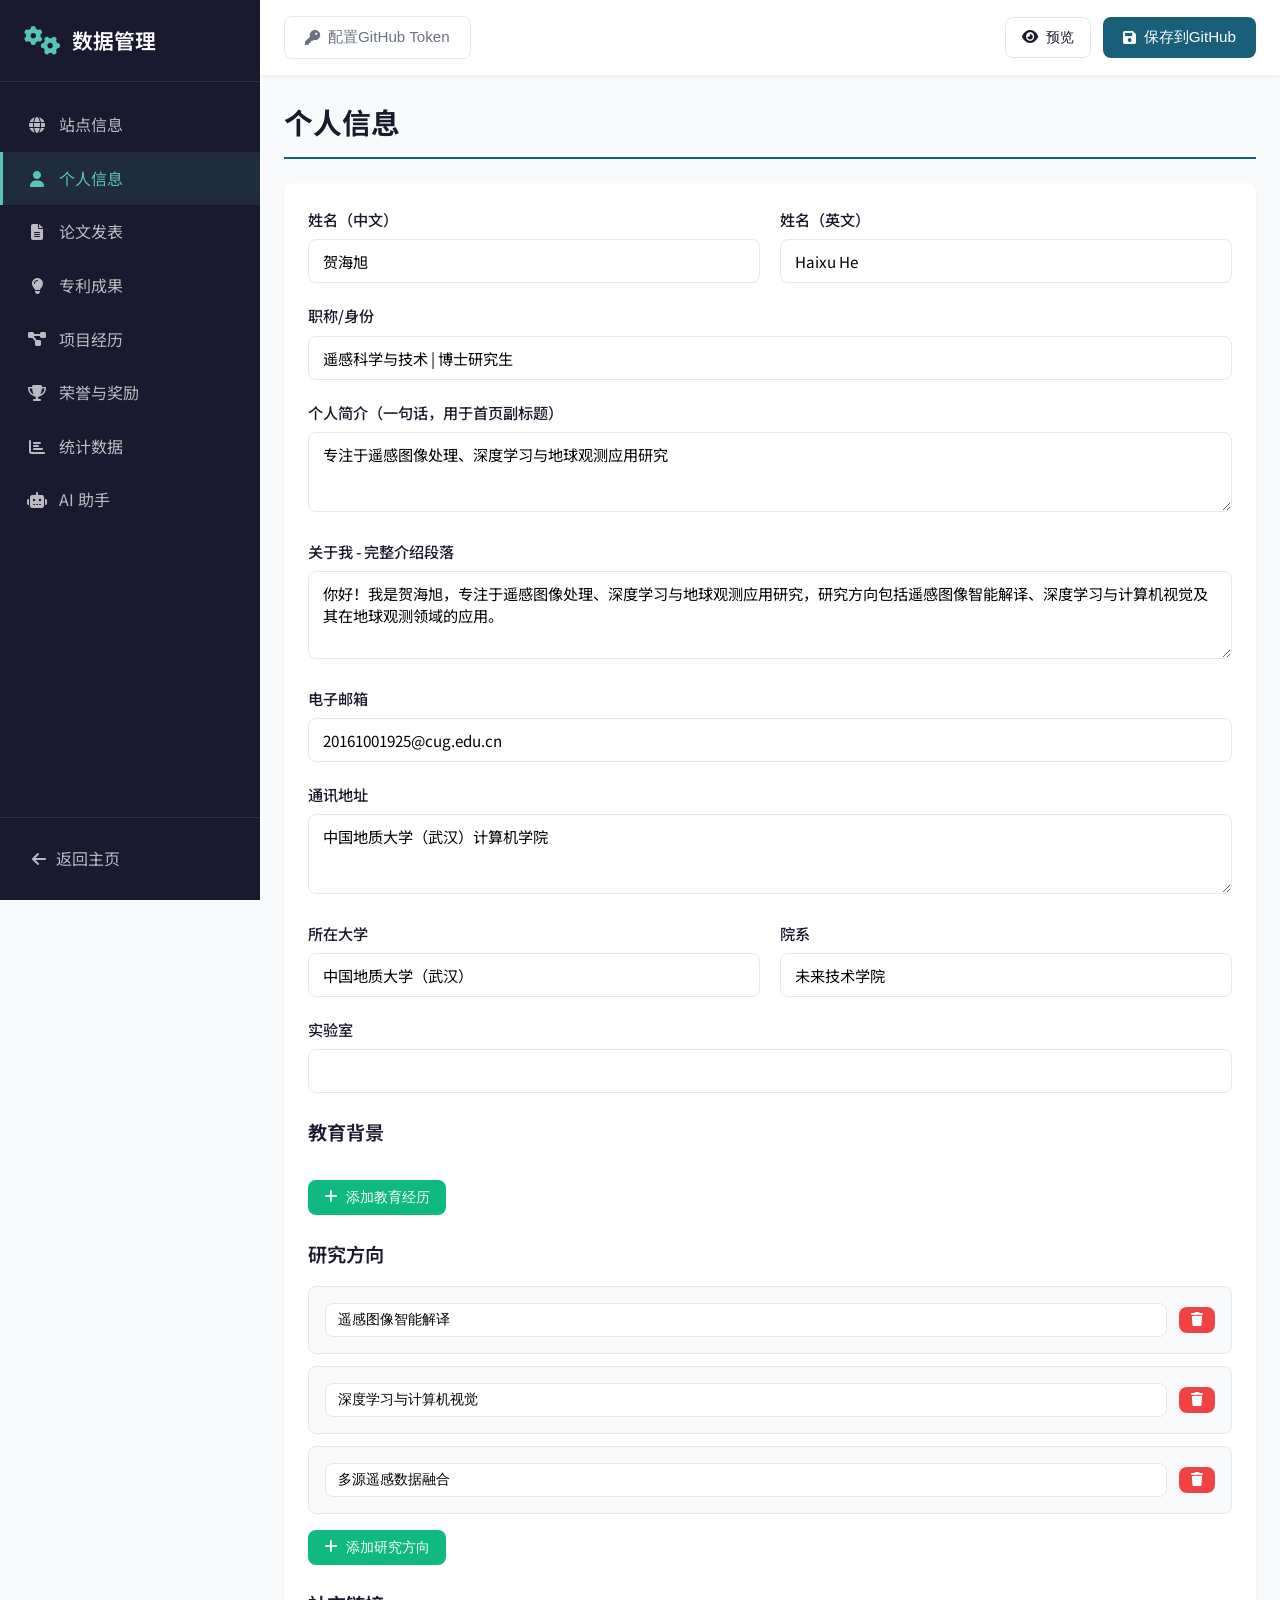
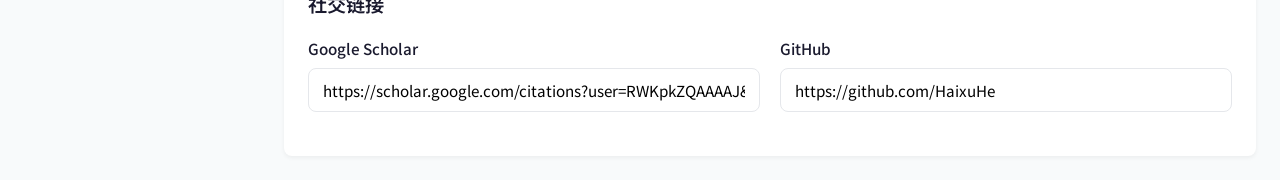
==== commit 493e3375: "add 荣誉板块" ====
--- a/admin.html
+++ b/admin.html
@@ -37,6 +37,10 @@
                     <i class="fas fa-project-diagram"></i>
                     <span>项目经历</span>
                 </a>
+                <a href="#honors" class="nav-item" data-section="honors">
+                    <i class="fas fa-trophy"></i>
+                    <span>荣誉与奖励</span>
+                </a>
                 <a href="#stats" class="nav-item" data-section="stats">
                     <i class="fas fa-chart-bar"></i>
                     <span>统计数据</span>
@@ -198,6 +202,22 @@
                         </button>
                     </div>
                     <div id="projectsList" class="items-list"></div>
+                </section>
+
+                <section id="honors" class="section">
+                    <h2 class="section-title">荣誉与奖励</h2>
+                    <div class="section-actions">
+                        <button class="btn btn-add" onclick="addHonor()">
+                            <i class="fas fa-plus"></i> 添加荣誉
+                        </button>
+                    </div>
+                    <div class="alert alert-info" style="margin-bottom: 16px; font-size: 0.88rem;">
+                        <i class="fas fa-info-circle"></i>
+                        <div>
+                            <p>**上传说明：** 可上传 PDF（比赛证书、荣誉证书等）和缩略图和（封面截图）。轮播图会展示缩略图，点击后可在弹框中阅读完整 PDF。</p>
+                        </div>
+                    </div>
+                    <div id="honorsList" class="items-list"></div>
                 </section>
 
                 <section id="stats" class="section">
